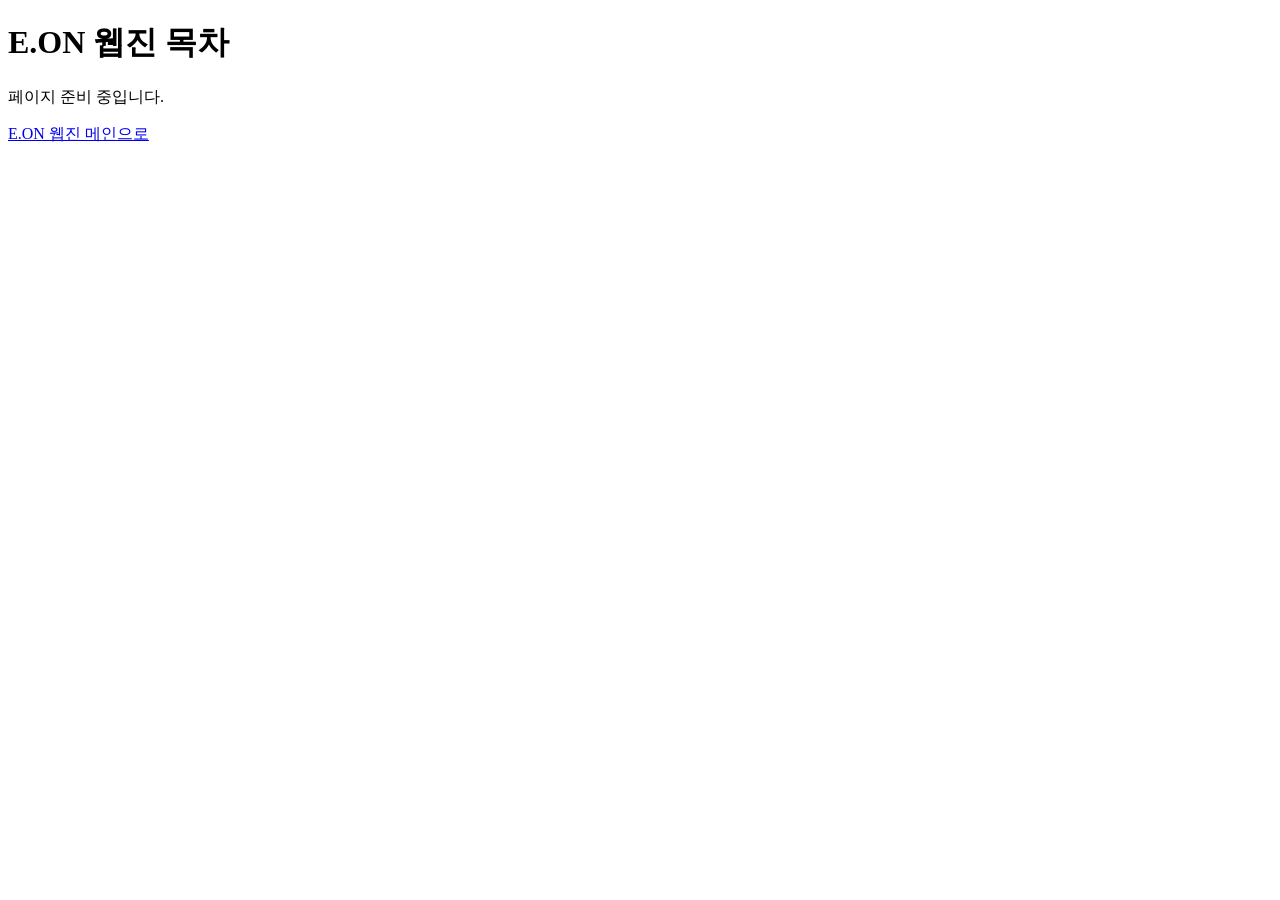
==== arc1.html @ aae9cb23 "Add LS webzine prototype" ====
<!doctype html>
<html lang="ko">
  <head>
    <meta charset="UTF-8" />
    <meta name="viewport" content="width=device-width, initial-scale=1.0" />
    <title>E.ON 웹진 목차 | E.ON WEBZINE</title>
  </head>
  <body>
    <main>
      <h1>E.ON 웹진 목차</h1>
      <p>페이지 준비 중입니다.</p>
      <a href="./index.html">E.ON 웹진 메인으로</a>
    </main>
  </body>
</html>
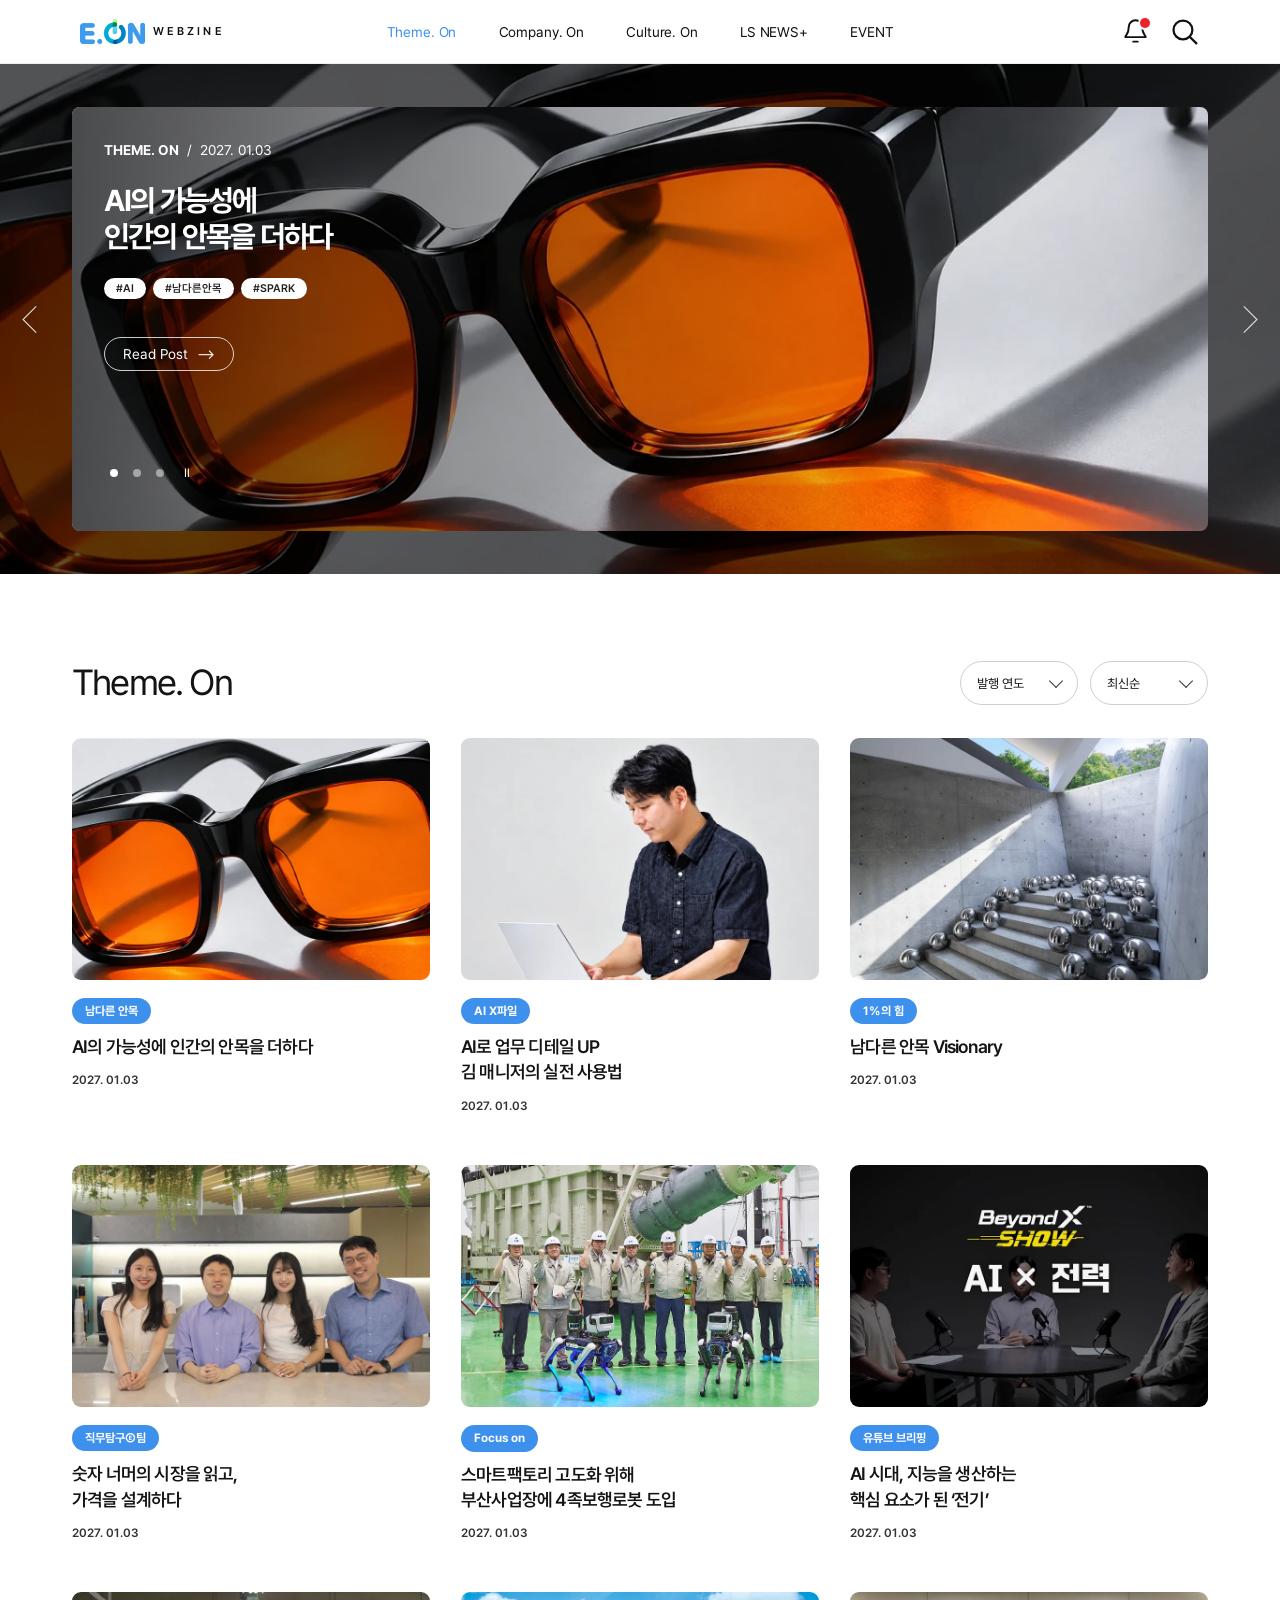
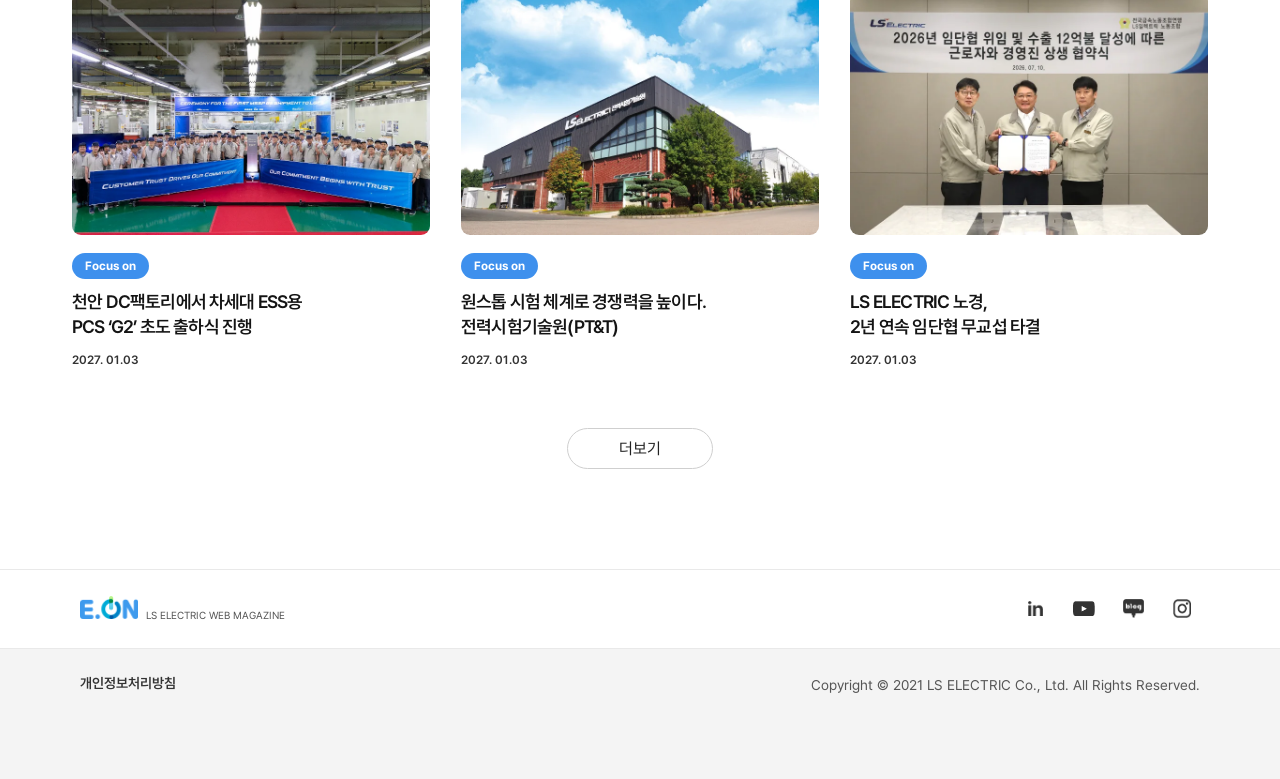
==== commit 6a55936b: "3333" ====
--- a/arc1.html
+++ b/arc1.html
@@ -3,13 +3,14 @@
   <head>
     <meta charset="UTF-8" />
     <meta name="viewport" content="width=device-width, initial-scale=1.0" />
-    <title>E.ON 웹진 목차 | E.ON WEBZINE</title>
+    <link rel="canonical" href="./arc.html" />
+    <title>Theme. On 목차 | E.ON WEBZINE</title>
+    <script>
+      window.location.replace("./arc.html" + window.location.search + window.location.hash);
+    </script>
+    <noscript><meta http-equiv="refresh" content="0; url=./arc.html" /></noscript>
   </head>
   <body>
-    <main>
-      <h1>E.ON 웹진 목차</h1>
-      <p>페이지 준비 중입니다.</p>
-      <a href="./index.html">E.ON 웹진 메인으로</a>
-    </main>
+    <a href="./arc.html">Theme. On 목차로 이동</a>
   </body>
 </html>
